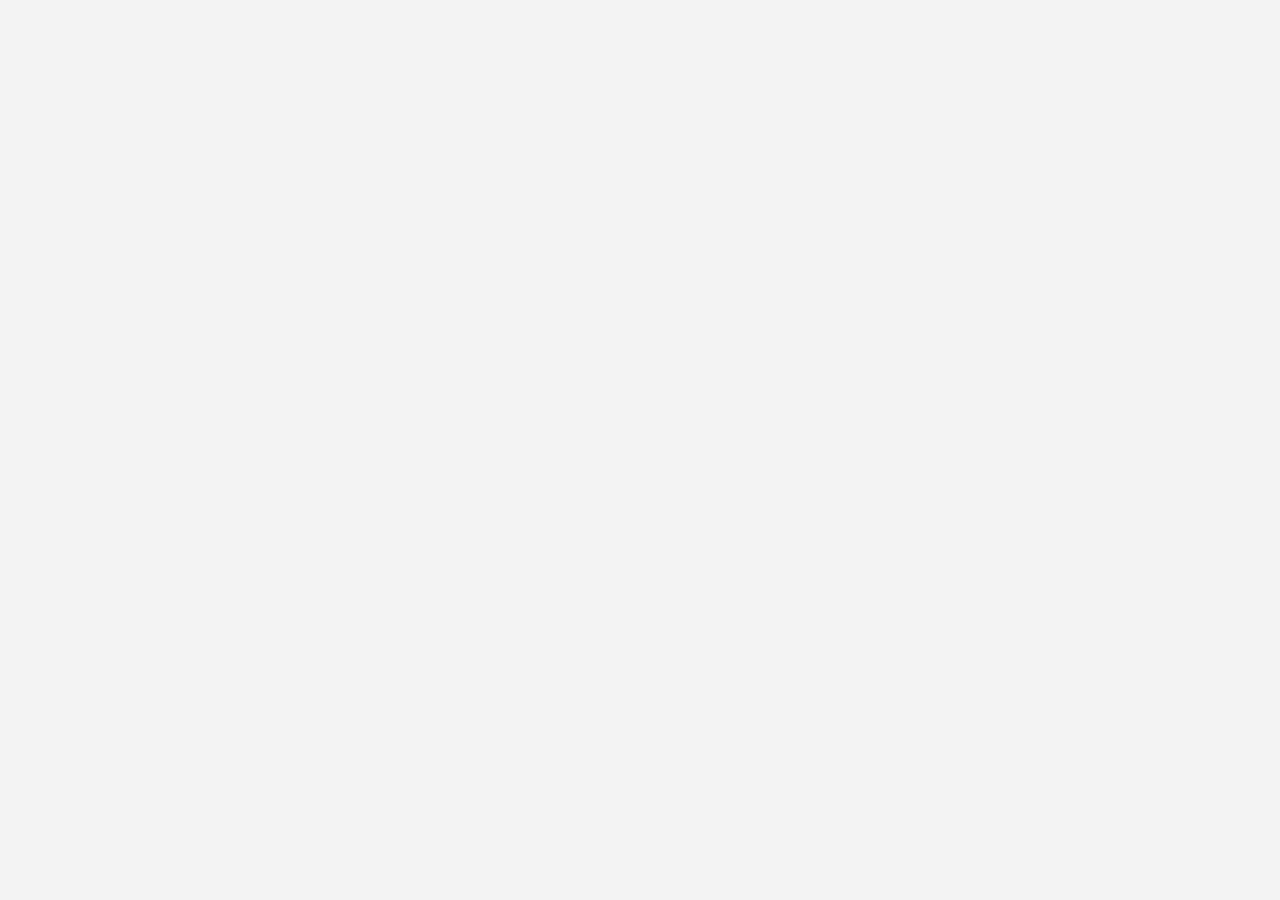
==== index.html @ 4c065c4c "Add files via upload" ====
<!DOCTYPE html><html lang="zh"><head><meta charset="utf-8"><meta http-equiv="X-UA-Compatible" content="IE=edge"><meta name="viewport" content="width=device-width,initial-scale=1"><link rel="icon" href="favicon.ico"><title>IP后台管理系统</title><link href="css/app.6f2edfa6.css" rel="stylesheet"></head><body><noscript><strong>We're sorry but game doesn't work properly without JavaScript enabled. Please enable it to continue.</strong></noscript><div id="app"></div><script src="https://cdnjs.cloudflare.com/ajax/libs/vue/2.6.13/vue.min.js"></script><script src="https://cdnjs.cloudflare.com/ajax/libs/vue-router/3.5.4/vue-router.min.js"></script><script src="https://cdnjs.cloudflare.com/ajax/libs/vant/2.12.47/vant.min.js"></script><script src="js/chunk-vendors.1f3aa11f.js"></script><script src="js/app.b44d2409.js"></script></body></html>
---- css/app.6f2edfa6.css ----
*{margin:0;padding:0;box-sizing:border-box}#app{font-family:Avenir,Helvetica,Arial,sans-serif;-webkit-font-smoothing:antialiased;-moz-osx-font-smoothing:grayscale;text-align:center;width:100vw;min-height:100vh;overflow:hidden;color:#2a2d36;background-color:#f3f3f3}input{border:none;outline:none;background-color:transparent}.input-container{width:100%;padding:4vw;border-radius:4vw;margin-bottom:5.33333vw;border:1px solid #bfbfbf}.input-container>input{width:100%;color:#373a42;font-size:4.26667vw;line-height:5.6vw}.input-container.input-append{display:flex;align-items:center;justify-content:space-between;flex-direction:row}.input-container.input-append>input{padding-right:1.33333vw}.input-container.input-append>span{color:#2a2d36;font-size:5.33333vw;line-height:7.46667vw}.select-container{width:100%;height:14.13333vw;padding:4vw;border-radius:4vw;margin-bottom:5.33333vw;border:1px solid #bfbfbf;display:flex;align-items:center;justify-content:space-between;flex-direction:row;position:relative}.select-container>input{width:100%;padding-right:1.33333vw}.select-container>input,.select-container>span:first-child{color:#373a42;font-size:4.26667vw;line-height:5.6vw}.select-container>span:last-child{color:#707070;font-size:2.66667vw;line-height:1.33333vw}.select-container>.options{width:100%;position:absolute;top:calc(100% + 1.33333vw);left:0;display:flex;align-items:center;justify-content:center;flex-direction:column;background-color:#fff;border-radius:4vw;padding:2.66667vw 0;z-index:1}.select-container>.options>span{width:100%;padding:1.33333vw 0;border-bottom:1px solid #bfbfbf}.select-container>.options>span:last-child{border:none}.select-container>.options>span:active{opacity:.7}.van-button--disabled{background:#c9d7f5;background-color:#c9d7f5;border-color:#eaeff8;color:#2a2d36!important}.van-toast{position:fixed;top:50%;left:50%;display:flex;flex-direction:column;align-items:center;justify-content:center;box-sizing:content-box;width:23.46667vw;max-width:70%;min-height:23.46667vw;padding:4.26667vw;color:#fff;font-size:3.73333vw;line-height:5.33333vw;white-space:pre-wrap;text-align:center;word-break:break-all;background-color:rgba(0,0,0,.7);border-radius:2.13333vw;transform:translate3d(-50%,-50%,0)}
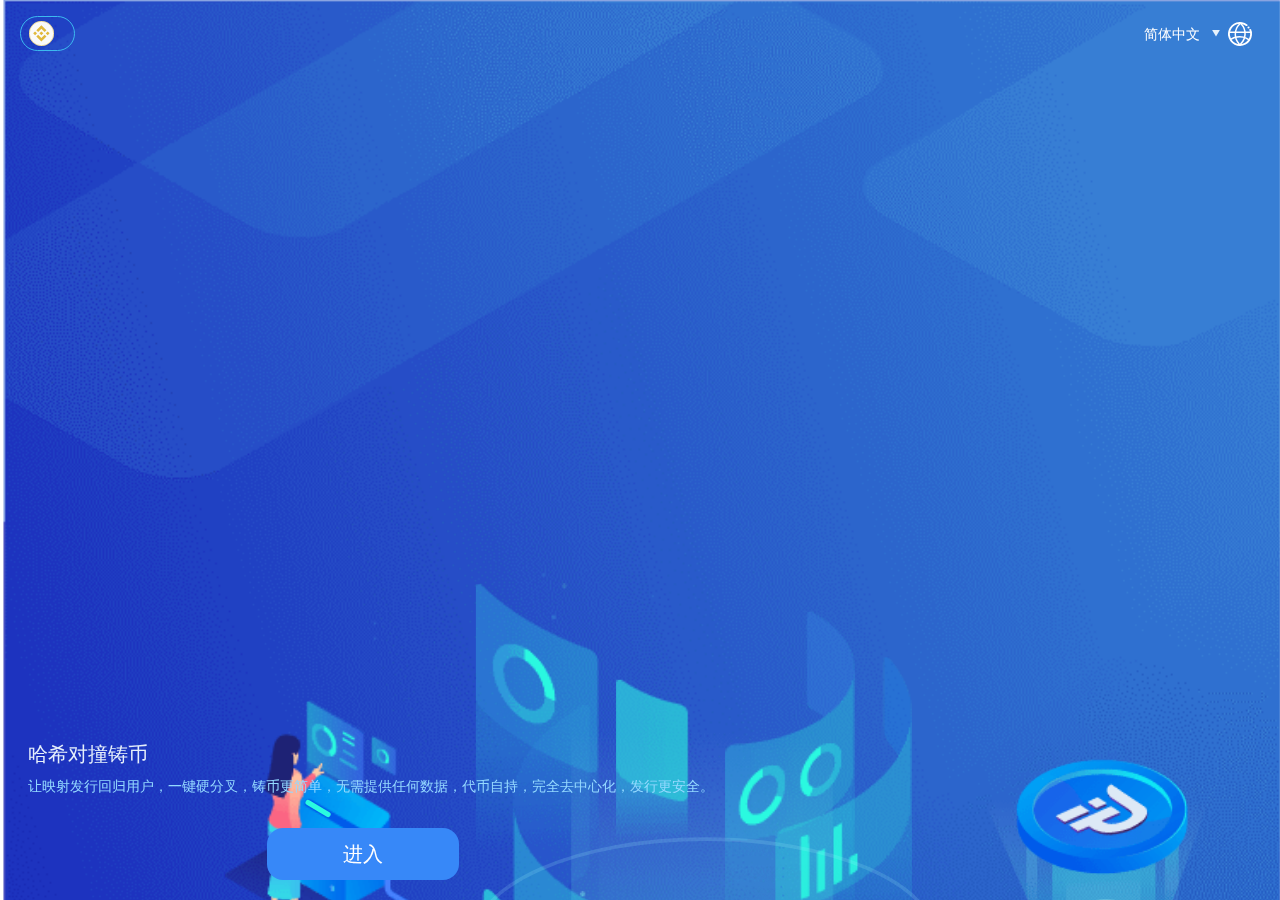
==== commit 1a795321: "Update new iptokens" ====
--- a/index.html
+++ b/index.html
@@ -1 +1,15 @@
-<!DOCTYPE html><html lang="zh"><head><meta charset="utf-8"><meta http-equiv="X-UA-Compatible" content="IE=edge"><meta name="viewport" content="width=device-width,initial-scale=1"><link rel="icon" href="favicon.ico"><title>IP后台管理系统</title><link href="css/app.6f2edfa6.css" rel="stylesheet"></head><body><noscript><strong>We're sorry but game doesn't work properly without JavaScript enabled. Please enable it to continue.</strong></noscript><div id="app"></div><script src="https://cdnjs.cloudflare.com/ajax/libs/vue/2.6.13/vue.min.js"></script><script src="https://cdnjs.cloudflare.com/ajax/libs/vue-router/3.5.4/vue-router.min.js"></script><script src="https://cdnjs.cloudflare.com/ajax/libs/vant/2.12.47/vant.min.js"></script><script src="js/chunk-vendors.1f3aa11f.js"></script><script src="js/app.b44d2409.js"></script></body></html>+<!doctype html>
+<html lang="en">
+  <head>
+    <meta charset="UTF-8" />
+    <link rel="icon" type="image/svg+xml" href="/vite.svg" />
+    <meta name="viewport" content="width=device-width, initial-scale=1.0" />
+    <title>Hash Mint</title>
+    <script type="module" crossorigin src="/assets/index-cc0b14b0.js"></script>
+    <link rel="stylesheet" href="/assets/index-03a56e3e.css">
+  </head>
+  <body>
+    <div id="root"></div>
+    
+  </body>
+</html>
--- a/assets/index-03a56e3e.css
+++ b/assets/index-03a56e3e.css
@@ -0,0 +1 @@
+*,:before,:after{box-sizing:border-box;border-width:0;border-style:solid;border-color:#e5e7eb}:before,:after{--tw-content: ""}html{line-height:1.5;-webkit-text-size-adjust:100%;-moz-tab-size:4;-o-tab-size:4;tab-size:4;font-family:ui-sans-serif,system-ui,-apple-system,BlinkMacSystemFont,Segoe UI,Roboto,Helvetica Neue,Arial,Noto Sans,sans-serif,"Apple Color Emoji","Segoe UI Emoji",Segoe UI Symbol,"Noto Color Emoji";font-feature-settings:normal;font-variation-settings:normal}body{margin:0;line-height:inherit}hr{height:0;color:inherit;border-top-width:1px}abbr:where([title]){-webkit-text-decoration:underline dotted;text-decoration:underline dotted}h1,h2,h3,h4,h5,h6{font-size:inherit;font-weight:inherit}a{color:inherit;text-decoration:inherit}b,strong{font-weight:bolder}code,kbd,samp,pre{font-family:ui-monospace,SFMono-Regular,Menlo,Monaco,Consolas,Liberation Mono,Courier New,monospace;font-size:1em}small{font-size:80%}sub,sup{font-size:75%;line-height:0;position:relative;vertical-align:baseline}sub{bottom:-.25em}sup{top:-.5em}table{text-indent:0;border-color:inherit;border-collapse:collapse}button,input,optgroup,select,textarea{font-family:inherit;font-feature-settings:inherit;font-variation-settings:inherit;font-size:100%;font-weight:inherit;line-height:inherit;color:inherit;margin:0;padding:0}button,select{text-transform:none}button,[type=button],[type=reset],[type=submit]{-webkit-appearance:button;background-color:transparent;background-image:none}:-moz-focusring{outline:auto}:-moz-ui-invalid{box-shadow:none}progress{vertical-align:baseline}::-webkit-inner-spin-button,::-webkit-outer-spin-button{height:auto}[type=search]{-webkit-appearance:textfield;outline-offset:-2px}::-webkit-search-decoration{-webkit-appearance:none}::-webkit-file-upload-button{-webkit-appearance:button;font:inherit}summary{display:list-item}blockquote,dl,dd,h1,h2,h3,h4,h5,h6,hr,figure,p,pre{margin:0}fieldset{margin:0;padding:0}legend{padding:0}ol,ul,menu{list-style:none;margin:0;padding:0}dialog{padding:0}textarea{resize:vertical}input::-moz-placeholder,textarea::-moz-placeholder{opacity:1;color:#9ca3af}input::placeholder,textarea::placeholder{opacity:1;color:#9ca3af}button,[role=button]{cursor:pointer}:disabled{cursor:default}img,svg,video,canvas,audio,iframe,embed,object{display:block;vertical-align:middle}img,video{max-width:100%;height:auto}[hidden]{display:none}html{-webkit-tap-highlight-color:transparent}@property --angle{syntax: "<angle>"; initial-value: 0deg; inherits: false;}@keyframes rotate{0%{--angle: 0deg}to{--angle: 360deg}}@keyframes opacity{0%{opacity:0}20%,80%{opacity:1}}.bg-rotate{animation:rotate 5s linear infinite;background-image:linear-gradient(var(--angle),#22e1ff,#1d8fe1,#625eb1)}.toast-container{position:fixed;left:0;right:0;top:0;bottom:0;z-index:50;display:flex;animation:opacity 1s ease-in-out;align-items:center;justify-content:center;opacity:0}.toast-container>div{min-width:150px;max-width:20rem;word-break:break-all;border-radius:.5rem;background-color:rgb(0 0 0 / var(--tw-bg-opacity));--tw-bg-opacity: .3;padding:.5rem .75rem;text-align:center;font-size:1rem;line-height:1.5rem;--tw-text-opacity: 1;color:rgb(255 255 255 / var(--tw-text-opacity))}*,:before,:after{--tw-border-spacing-x: 0;--tw-border-spacing-y: 0;--tw-translate-x: 0;--tw-translate-y: 0;--tw-rotate: 0;--tw-skew-x: 0;--tw-skew-y: 0;--tw-scale-x: 1;--tw-scale-y: 1;--tw-pan-x: ;--tw-pan-y: ;--tw-pinch-zoom: ;--tw-scroll-snap-strictness: proximity;--tw-gradient-from-position: ;--tw-gradient-via-position: ;--tw-gradient-to-position: ;--tw-ordinal: ;--tw-slashed-zero: ;--tw-numeric-figure: ;--tw-numeric-spacing: ;--tw-numeric-fraction: ;--tw-ring-inset: ;--tw-ring-offset-width: 0px;--tw-ring-offset-color: #fff;--tw-ring-color: rgb(59 130 246 / .5);--tw-ring-offset-shadow: 0 0 #0000;--tw-ring-shadow: 0 0 #0000;--tw-shadow: 0 0 #0000;--tw-shadow-colored: 0 0 #0000;--tw-blur: ;--tw-brightness: ;--tw-contrast: ;--tw-grayscale: ;--tw-hue-rotate: ;--tw-invert: ;--tw-saturate: ;--tw-sepia: ;--tw-drop-shadow: ;--tw-backdrop-blur: ;--tw-backdrop-brightness: ;--tw-backdrop-contrast: ;--tw-backdrop-grayscale: ;--tw-backdrop-hue-rotate: ;--tw-backdrop-invert: ;--tw-backdrop-opacity: ;--tw-backdrop-saturate: ;--tw-backdrop-sepia: }::backdrop{--tw-border-spacing-x: 0;--tw-border-spacing-y: 0;--tw-translate-x: 0;--tw-translate-y: 0;--tw-rotate: 0;--tw-skew-x: 0;--tw-skew-y: 0;--tw-scale-x: 1;--tw-scale-y: 1;--tw-pan-x: ;--tw-pan-y: ;--tw-pinch-zoom: ;--tw-scroll-snap-strictness: proximity;--tw-gradient-from-position: ;--tw-gradient-via-position: ;--tw-gradient-to-position: ;--tw-ordinal: ;--tw-slashed-zero: ;--tw-numeric-figure: ;--tw-numeric-spacing: ;--tw-numeric-fraction: ;--tw-ring-inset: ;--tw-ring-offset-width: 0px;--tw-ring-offset-color: #fff;--tw-ring-color: rgb(59 130 246 / .5);--tw-ring-offset-shadow: 0 0 #0000;--tw-ring-shadow: 0 0 #0000;--tw-shadow: 0 0 #0000;--tw-shadow-colored: 0 0 #0000;--tw-blur: ;--tw-brightness: ;--tw-contrast: ;--tw-grayscale: ;--tw-hue-rotate: ;--tw-invert: ;--tw-saturate: ;--tw-sepia: ;--tw-drop-shadow: ;--tw-backdrop-blur: ;--tw-backdrop-brightness: ;--tw-backdrop-contrast: ;--tw-backdrop-grayscale: ;--tw-backdrop-hue-rotate: ;--tw-backdrop-invert: ;--tw-backdrop-opacity: ;--tw-backdrop-saturate: ;--tw-backdrop-sepia: }.container{width:100%}@media (min-width: 640px){.container{max-width:640px}}@media (min-width: 768px){.container{max-width:768px}}@media (min-width: 1024px){.container{max-width:1024px}}@media (min-width: 1280px){.container{max-width:1280px}}@media (min-width: 1536px){.container{max-width:1536px}}.absolute{position:absolute}.relative{position:relative}.bottom-0{bottom:0}.left-0{left:0}.left-1\/2{left:50%}.top-0{top:0}.top-\[calc\(100\%\+16px\)\]{top:calc(100% + 16px)}.-z-10{z-index:-10}.z-10{z-index:10}.mx-4{margin-left:1rem;margin-right:1rem}.mx-auto{margin-left:auto;margin-right:auto}.mb-1{margin-bottom:.25rem}.mb-2{margin-bottom:.5rem}.mb-5{margin-bottom:1.25rem}.mb-6{margin-bottom:1.5rem}.mb-8{margin-bottom:2rem}.mb-\[14px\]{margin-bottom:14px}.mb-\[17px\]{margin-bottom:17px}.mb-\[25px\]{margin-bottom:25px}.mb-\[5px\]{margin-bottom:5px}.mr-1{margin-right:.25rem}.mr-2{margin-right:.5rem}.mr-3{margin-right:.75rem}.mr-5{margin-right:1.25rem}.mt-4{margin-top:1rem}.mt-7{margin-top:1.75rem}.block{display:block}.flex{display:flex}.grid{display:grid}.h-1{height:.25rem}.h-5{height:1.25rem}.h-\[0\.625rem\]{height:.625rem}.h-\[1px\]{height:1px}.h-\[52px\]{height:52px}.h-screen{height:100vh}.w-1{width:.25rem}.w-2{width:.5rem}.w-3{width:.75rem}.w-36{width:9rem}.w-4{width:1rem}.w-48{width:12rem}.w-5{width:1.25rem}.w-6{width:1.5rem}.w-7{width:1.75rem}.w-\[25px\]{width:25px}.w-\[3\.125rem\]{width:3.125rem}.w-\[8\.438rem\]{width:8.438rem}.w-full{width:100%}.flex-shrink-0{flex-shrink:0}.-translate-x-1\/2{--tw-translate-x: -50%;transform:translate(var(--tw-translate-x),var(--tw-translate-y)) rotate(var(--tw-rotate)) skew(var(--tw-skew-x)) skewY(var(--tw-skew-y)) scaleX(var(--tw-scale-x)) scaleY(var(--tw-scale-y))}.-rotate-90{--tw-rotate: -90deg;transform:translate(var(--tw-translate-x),var(--tw-translate-y)) rotate(var(--tw-rotate)) skew(var(--tw-skew-x)) skewY(var(--tw-skew-y)) scaleX(var(--tw-scale-x)) scaleY(var(--tw-scale-y))}.transform{transform:translate(var(--tw-translate-x),var(--tw-translate-y)) rotate(var(--tw-rotate)) skew(var(--tw-skew-x)) skewY(var(--tw-skew-y)) scaleX(var(--tw-scale-x)) scaleY(var(--tw-scale-y))}.grid-cols-\[1fr_16px_1fr\]{grid-template-columns:1fr 16px 1fr}.grid-cols-\[1fr_8rem_1fr\]{grid-template-columns:1fr 8rem 1fr}.flex-col{flex-direction:column}.items-end{align-items:flex-end}.items-center{align-items:center}.justify-between{justify-content:space-between}.gap-x-5{-moz-column-gap:1.25rem;column-gap:1.25rem}.overflow-hidden{overflow:hidden}.whitespace-pre{white-space:pre}.break-all{word-break:break-all}.rounded-2xl{border-radius:1rem}.rounded-3xl{border-radius:1.5rem}.rounded-\[50px\]{border-radius:50px}.rounded-full{border-radius:9999px}.rounded-xl{border-radius:.75rem}.rounded-b-3xl{border-bottom-right-radius:1.5rem;border-bottom-left-radius:1.5rem}.border{border-width:1px}.border-b{border-bottom-width:1px}.border-\[\#3CBAEF\]{--tw-border-opacity: 1;border-color:rgb(60 186 239 / var(--tw-border-opacity))}.border-\[\#E4E4E4\]{--tw-border-opacity: 1;border-color:rgb(228 228 228 / var(--tw-border-opacity))}.border-\[\#E9E9E9\]{--tw-border-opacity: 1;border-color:rgb(233 233 233 / var(--tw-border-opacity))}.border-\[\#EBEBEB\]{--tw-border-opacity: 1;border-color:rgb(235 235 235 / var(--tw-border-opacity))}.border-\[\#F5F5F5\]{--tw-border-opacity: 1;border-color:rgb(245 245 245 / var(--tw-border-opacity))}.bg-\[\#2AFADF\]{--tw-bg-opacity: 1;background-color:rgb(42 250 223 / var(--tw-bg-opacity))}.bg-\[\#3C94FF\]{--tw-bg-opacity: 1;background-color:rgb(60 148 255 / var(--tw-bg-opacity))}.bg-\[\#D9E0EB\]{--tw-bg-opacity: 1;background-color:rgb(217 224 235 / var(--tw-bg-opacity))}.bg-\[\#F5F5F5\]{--tw-bg-opacity: 1;background-color:rgb(245 245 245 / var(--tw-bg-opacity))}.bg-\[\#F6F7FB\]{--tw-bg-opacity: 1;background-color:rgb(246 247 251 / var(--tw-bg-opacity))}.bg-\[rgb\(55\,136\,248\)\]{--tw-bg-opacity: 1;background-color:rgb(55 136 248 / var(--tw-bg-opacity))}.bg-white{--tw-bg-opacity: 1;background-color:rgb(255 255 255 / var(--tw-bg-opacity))}.bg-gradient-to-b{background-image:linear-gradient(to bottom,var(--tw-gradient-stops))}.from-\[\#F0B558\]{--tw-gradient-from: #F0B558 var(--tw-gradient-from-position);--tw-gradient-to: rgb(240 181 88 / 0) var(--tw-gradient-to-position);--tw-gradient-stops: var(--tw-gradient-from), var(--tw-gradient-to)}.to-\[\#DA6220\]{--tw-gradient-to: #DA6220 var(--tw-gradient-to-position)}.fill-\[\#707070\]{fill:#707070}.fill-\[\#C0C0C0\]{fill:silver}.fill-\[\#E5F1FC\]{fill:#e5f1fc}.px-1{padding-left:.25rem;padding-right:.25rem}.px-2{padding-left:.5rem;padding-right:.5rem}.px-3{padding-left:.75rem;padding-right:.75rem}.px-5{padding-left:1.25rem;padding-right:1.25rem}.px-6{padding-left:1.5rem;padding-right:1.5rem}.px-\[1px\]{padding-left:1px;padding-right:1px}.py-1{padding-top:.25rem;padding-bottom:.25rem}.py-2{padding-top:.5rem;padding-bottom:.5rem}.py-3{padding-top:.75rem;padding-bottom:.75rem}.py-5{padding-top:1.25rem;padding-bottom:1.25rem}.py-6{padding-top:1.5rem;padding-bottom:1.5rem}.pb-1{padding-bottom:.25rem}.pb-4{padding-bottom:1rem}.pb-5{padding-bottom:1.25rem}.pb-\[3px\]{padding-bottom:3px}.pb-\[5px\]{padding-bottom:5px}.pb-\[6px\]{padding-bottom:6px}.pl-3{padding-left:.75rem}.pl-4{padding-left:1rem}.pl-5{padding-left:1.25rem}.pl-7{padding-left:1.75rem}.pl-9{padding-left:2.25rem}.pr-11{padding-right:2.75rem}.pr-2{padding-right:.5rem}.pr-3{padding-right:.75rem}.pr-4{padding-right:1rem}.pr-7{padding-right:1.75rem}.pt-3{padding-top:.75rem}.pt-4{padding-top:1rem}.pt-5{padding-top:1.25rem}.pt-\[12\.875rem\]{padding-top:12.875rem}.pt-\[1px\]{padding-top:1px}.text-center{text-align:center}.text-base{font-size:1rem;line-height:1.5rem}.text-base\/5{font-size:1rem;line-height:1.25rem}.text-sm{font-size:.875rem;line-height:1.25rem}.text-sm\/4{font-size:.875rem;line-height:1rem}.text-xl{font-size:1.25rem;line-height:1.75rem}.text-xl\/\[52px\]{font-size:1.25rem;line-height:52px}.text-xs{font-size:.75rem;line-height:1rem}.text-xs\/3{font-size:.75rem;line-height:.75rem}.text-xs\/5{font-size:.75rem;line-height:1.25rem}.text-xs\/\[18px\]{font-size:.75rem;line-height:18px}.font-medium{font-weight:500}.font-semibold{font-weight:600}.text-\[\#0077EE\]{--tw-text-opacity: 1;color:rgb(0 119 238 / var(--tw-text-opacity))}.text-\[\#1BA27A\]{--tw-text-opacity: 1;color:rgb(27 162 122 / var(--tw-text-opacity))}.text-\[\#3C94FF\]{--tw-text-opacity: 1;color:rgb(60 148 255 / var(--tw-text-opacity))}.text-\[\#6A6A6A\]{--tw-text-opacity: 1;color:rgb(106 106 106 / var(--tw-text-opacity))}.text-\[\#707070\]{--tw-text-opacity: 1;color:rgb(112 112 112 / var(--tw-text-opacity))}.text-\[\#949BA5\]{--tw-text-opacity: 1;color:rgb(148 155 165 / var(--tw-text-opacity))}.text-\[\#94D9FF\]{--tw-text-opacity: 1;color:rgb(148 217 255 / var(--tw-text-opacity))}.text-\[\#ABAAAC\]{--tw-text-opacity: 1;color:rgb(171 170 172 / var(--tw-text-opacity))}.text-\[\#AFAFAF\]{--tw-text-opacity: 1;color:rgb(175 175 175 / var(--tw-text-opacity))}.text-\[\#E6F0FB\]{--tw-text-opacity: 1;color:rgb(230 240 251 / var(--tw-text-opacity))}.text-\[\#FA6F85\]{--tw-text-opacity: 1;color:rgb(250 111 133 / var(--tw-text-opacity))}.text-white{--tw-text-opacity: 1;color:rgb(255 255 255 / var(--tw-text-opacity))}.shadow-\[0_2px_0_1px_\#5468BB\]{--tw-shadow: 0 2px 0 1px #5468BB;--tw-shadow-colored: 0 2px 0 1px var(--tw-shadow-color);box-shadow:var(--tw-ring-offset-shadow, 0 0 #0000),var(--tw-ring-shadow, 0 0 #0000),var(--tw-shadow)}.shadow-\[inset_0_0_8px_1px_rgba\(0\,0\,0\,0\.16\)\]{--tw-shadow: inset 0 0 8px 1px rgba(0,0,0,.16);--tw-shadow-colored: inset 0 0 8px 1px var(--tw-shadow-color);box-shadow:var(--tw-ring-offset-shadow, 0 0 #0000),var(--tw-ring-shadow, 0 0 #0000),var(--tw-shadow)}.outline-none{outline:2px solid transparent;outline-offset:2px}.placeholder\:text-\[\#AFAFAF\]::-moz-placeholder{--tw-text-opacity: 1;color:rgb(175 175 175 / var(--tw-text-opacity))}.placeholder\:text-\[\#AFAFAF\]::placeholder{--tw-text-opacity: 1;color:rgb(175 175 175 / var(--tw-text-opacity))}.last\:mb-0:last-child{margin-bottom:0}.active\:opacity-70:active{opacity:.7}.disabled\:bg-\[\#B0C0E3\]:disabled{--tw-bg-opacity: 1;background-color:rgb(176 192 227 / var(--tw-bg-opacity))}.disabled\:shadow-none:disabled{--tw-shadow: 0 0 #0000;--tw-shadow-colored: 0 0 #0000;box-shadow:var(--tw-ring-offset-shadow, 0 0 #0000),var(--tw-ring-shadow, 0 0 #0000),var(--tw-shadow)}.disabled\:active\:opacity-100:active:disabled{opacity:1}
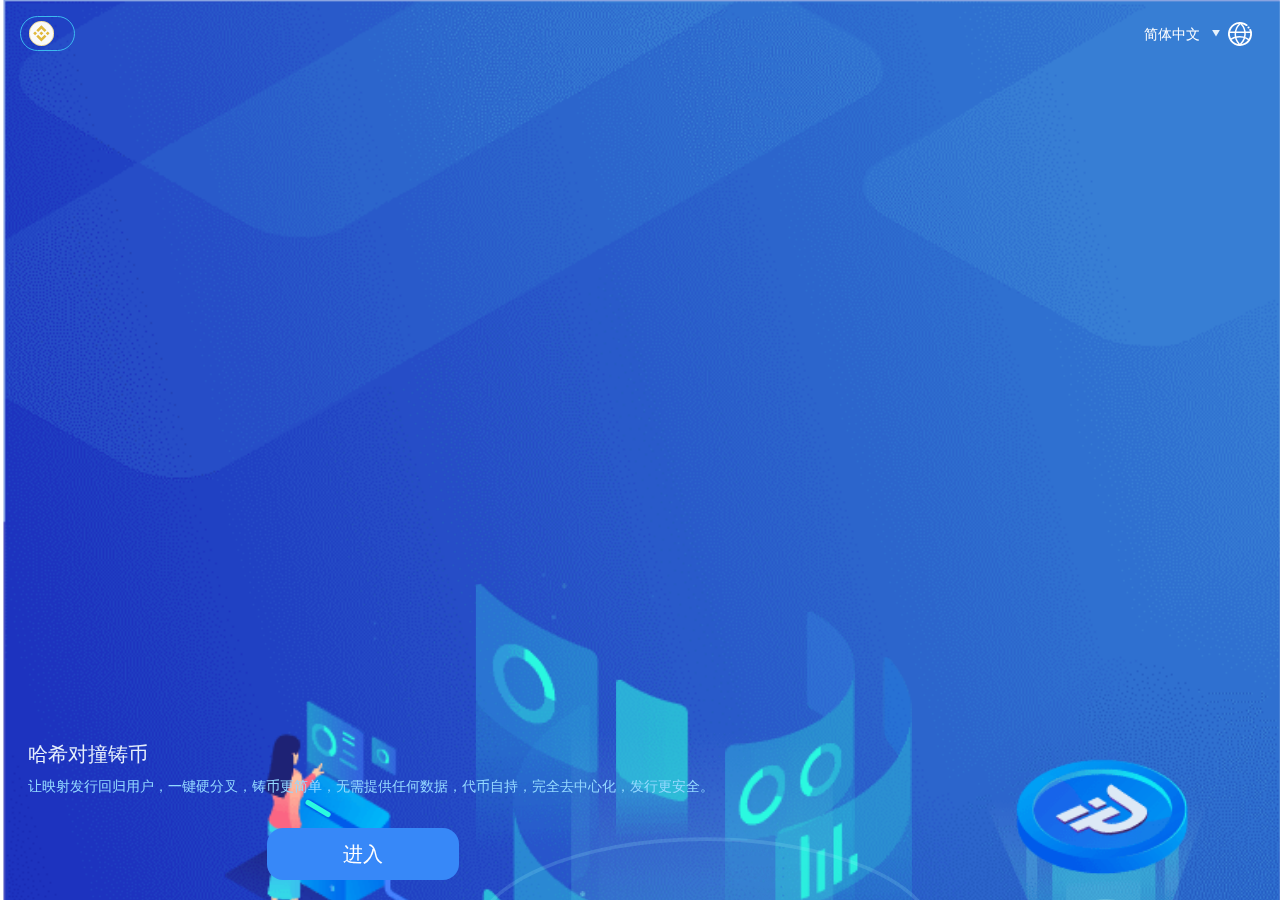
==== commit c1ab7df1: "Update 202310271421" ====
--- a/index.html
+++ b/index.html
@@ -5,7 +5,7 @@
     <link rel="icon" type="image/svg+xml" href="/vite.svg" />
     <meta name="viewport" content="width=device-width, initial-scale=1.0" />
     <title>Hash Mint</title>
-    <script type="module" crossorigin src="/assets/index-cc0b14b0.js"></script>
+    <script type="module" crossorigin src="/assets/index-348ff191.js"></script>
     <link rel="stylesheet" href="/assets/index-03a56e3e.css">
   </head>
   <body>
